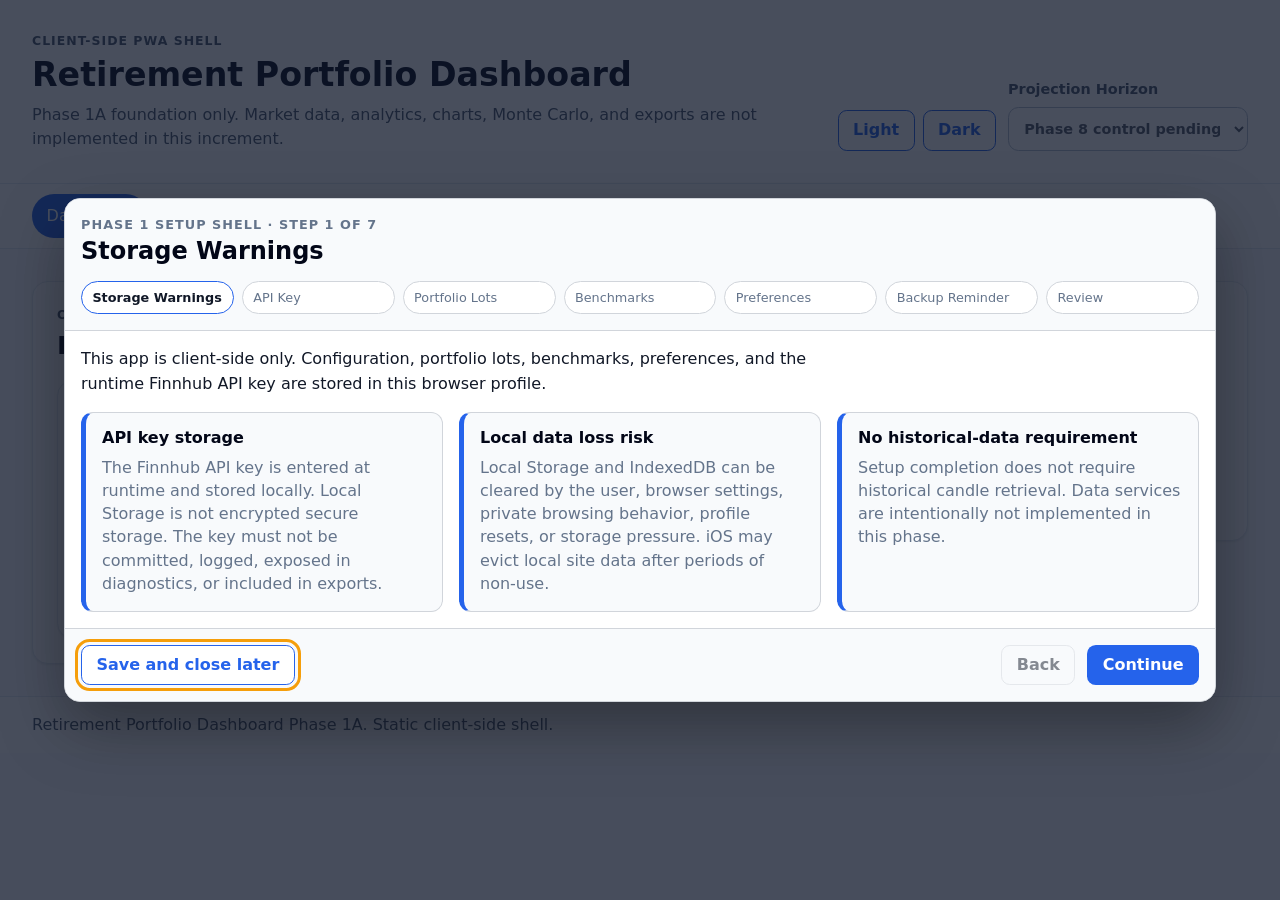
==== MVP-Portfolio-Dash-3A-Validated/index.html @ 8521317d "Add files via upload" ====
<!doctype html>
<html lang="en" data-theme="light">
<head>
  <meta charset="utf-8">
  <meta name="viewport" content="width=device-width, initial-scale=1">
  <meta name="theme-color" content="#2563eb">
  <meta name="description" content="Local client-side retirement portfolio dashboard PWA shell.">
  <title>Retirement Portfolio Dashboard</title>
  <link rel="manifest" href="manifest.json">
  <link rel="stylesheet" href="css/base.css">
  <link rel="stylesheet" href="css/layout.css">
  <link rel="stylesheet" href="css/themes.css">
  <link rel="stylesheet" href="css/print.css" media="print">
</head>
<body>
  <a class="skip-link" href="#main-content">Skip to main content</a>

  <header class="app-header" role="banner">
    <div class="app-header__identity">
      <p class="eyebrow">Client-side PWA shell</p>
      <h1>Retirement Portfolio Dashboard</h1>
      <p class="app-header__summary">Phase 1A foundation only. Market data, analytics, charts, Monte Carlo, and exports are not implemented in this increment.</p>
    </div>

    <div class="app-header__controls" aria-label="Application controls">
      <div class="control-group" role="group" aria-label="Theme selection">
        <button class="button button--secondary" type="button" data-theme-choice="light">Light</button>
        <button class="button button--secondary" type="button" data-theme-choice="dark">Dark</button>
      </div>

      <label class="field field--compact" for="projection-horizon-placeholder">
        <span>Projection Horizon</span>
        <select id="projection-horizon-placeholder" name="projection-horizon-placeholder" disabled>
          <option>Phase 8 control pending</option>
        </select>
      </label>
    </div>
  </header>

  <nav class="app-nav" aria-label="Primary dashboard sections">
    <ul class="app-nav__list" role="list">
      <li><button class="app-nav__button is-active" type="button" data-panel-target="dashboard" aria-controls="panel-dashboard" aria-selected="true">Dashboard</button></li>
      <li><button class="app-nav__button" type="button" data-panel-target="holdings" aria-controls="panel-holdings" aria-selected="false">Holdings</button></li>
      <li><button class="app-nav__button" type="button" data-panel-target="benchmarks" aria-controls="panel-benchmarks" aria-selected="false">Benchmarks</button></li>
      <li><button class="app-nav__button" type="button" data-panel-target="analytics" aria-controls="panel-analytics" aria-selected="false">Analytics</button></li>
      <li><button class="app-nav__button" type="button" data-panel-target="projections" aria-controls="panel-projections" aria-selected="false">Projections</button></li>
      <li><button class="app-nav__button" type="button" data-panel-target="settings" aria-controls="panel-settings" aria-selected="false">Settings</button></li>
      <li><button class="app-nav__button" type="button" data-panel-target="diagnostics" aria-controls="panel-diagnostics" aria-selected="false">Diagnostics</button></li>
      <li><button class="app-nav__button" type="button" data-panel-target="report" aria-controls="panel-report" aria-selected="false">Report</button></li>
    </ul>
  </nav>

  <div class="app-frame">
    <main id="main-content" class="app-main" role="main" tabindex="-1">
      <section id="panel-dashboard" class="panel" data-panel="dashboard" aria-labelledby="dashboard-title">
        <div class="panel__header">
          <div>
            <p class="eyebrow">Overview</p>
            <h2 id="dashboard-title">Dashboard</h2>
          </div>
          <span class="status-pill status-pill--offline">No data layer yet</span>
        </div>

        <!-- Future UI Manager attachment: dashboard state, refresh controls, and feature availability notices. -->
        <!-- Future Data Services attachment: quote snapshots, market status, and last refresh timestamps. -->
        <!-- Future Portfolio Engine attachment: current value, gains/losses, allocation, and cost-basis summaries. -->
        <div class="card-grid" aria-label="Dashboard metric placeholders">
          <article class="card">
            <h3>Current Portfolio Value</h3>
            <p class="metric-placeholder">Unavailable</p>
            <p>Phase 3 portfolio engine and Phase 2 quote snapshots required.</p>
          </article>
          <article class="card">
            <h3>Today's Gain/Loss</h3>
            <p class="metric-placeholder">Unavailable</p>
            <p>Quote snapshot calculations attach here later.</p>
          </article>
          <article class="card">
            <h3>Market Status</h3>
            <p class="metric-placeholder">Pending</p>
            <p>Finnhub market-status integration is deferred to Phase 2.</p>
          </article>
          <article class="card">
            <h3>API Status</h3>
            <p class="metric-placeholder">Not configured</p>
            <p>No API key field or API calls are included in Phase 1A.</p>
          </article>
        </div>
      </section>

      <section id="panel-holdings" class="panel" data-panel="holdings" aria-labelledby="holdings-title" hidden>
        <div class="panel__header">
          <div>
            <p class="eyebrow">Portfolio</p>
            <h2 id="holdings-title">Holdings</h2>
          </div>
          <span class="status-pill">Placeholder</span>
        </div>

        <!-- Future Portfolio Engine attachment: add/edit/delete holdings and multi-lot workflows. -->
        <!-- Future Persistence Manager attachment: saved holdings and lots. -->
        <div class="placeholder-block">
          <h3>Holdings table placeholder</h3>
          <p>This panel will hold editable holdings, fractional-share lots, acquisition dates, purchase prices, and audit notes in later increments.</p>
        </div>
      </section>

      <section id="panel-benchmarks" class="panel" data-panel="benchmarks" aria-labelledby="benchmarks-title" hidden>
        <div class="panel__header">
          <div>
            <p class="eyebrow">Comparison universe</p>
            <h2 id="benchmarks-title">Benchmarks</h2>
          </div>
          <span class="status-pill">Placeholder</span>
        </div>

        <!-- Future Benchmark Engine attachment: SPY, IWM, AVUV, AVDV, PSCH seed defaults. -->
        <!-- Future Symbol Registry attachment: shared 25 active-symbol cap across holdings and benchmarks. -->
        <div class="placeholder-block">
          <h3>Benchmark management placeholder</h3>
          <p>Built-in and user-added benchmark workflows attach here in Phase 4.</p>
        </div>
      </section>

      <section id="panel-analytics" class="panel" data-panel="analytics" aria-labelledby="analytics-title" hidden>
        <div class="panel__header">
          <div>
            <p class="eyebrow">Price-return approximation</p>
            <h2 id="analytics-title">Analytics</h2>
          </div>
          <span class="status-pill status-pill--warning">Unavailable</span>
        </div>

        <!-- Future Analytics Engine attachment: CAGR, alpha, beta, maximum drawdown, and date alignment. -->
        <!-- Future Risk-Free Rate Service attachment: public no-key 3-month Treasury source. -->
        <div class="placeholder-block">
          <h3>Analytics placeholder</h3>
          <p>OHLCV-based analytics are intentionally not implemented yet. Later metrics must be labeled as price-return approximations.</p>
        </div>
      </section>

      <section id="panel-projections" class="panel" data-panel="projections" aria-labelledby="projections-title" hidden>
        <div class="panel__header">
          <div>
            <p class="eyebrow">Forward-looking models</p>
            <h2 id="projections-title">Projections</h2>
          </div>
          <span class="status-pill status-pill--warning">Unavailable</span>
        </div>

        <!-- Future Monte Carlo Engine attachment: GBM and Historical Bootstrap only. -->
        <!-- Future Web Worker attachment: non-blocking simulation progress and cancellation. -->
        <!-- Future Chart Manager attachment: confidence fan and percentile bands. -->
        <div class="placeholder-block">
          <h3>Projection placeholder</h3>
          <p>Monte Carlo and projection charts are deferred. Scenario analysis is not part of the MVP.</p>
        </div>
      </section>

      <section id="panel-settings" class="panel" data-panel="settings" aria-labelledby="settings-title" hidden>
        <div class="panel__header">
          <div>
            <p class="eyebrow">Configuration</p>
            <h2 id="settings-title">Settings</h2>
          </div>
          <span class="status-pill">Shell only</span>
        </div>

        <!-- Future Settings Manager attachment: runtime Finnhub API key workflow, theme, accent color, font scale, and projection horizon. -->
        <!-- Future Export Manager attachment: backup export and restore controls. -->
        <div class="settings-grid">
          <article class="card">
            <h3>Theme</h3>
            <p>Use the Light and Dark buttons in the header. Persistence is intentionally minimal in this shell.</p>
          </article>
          <article class="card">
            <h3>Local data warning</h3>
            <p>Future settings must warn that browser-local data can be cleared or evicted and is not cloud backup.</p>
          </article>
          <article class="card">
            <h3>API key management</h3>
            <p>Runtime API key entry is deferred. No API key is present in this increment.</p>
          </article>
          <article class="card">
            <h3>Backup and restore</h3>
            <p>Backup export and restore controls are placeholders until the export manager is implemented.</p>
          </article>
        </div>
      </section>

      <section id="panel-diagnostics" class="panel" data-panel="diagnostics" aria-labelledby="diagnostics-title" hidden>
        <div class="panel__header">
          <div>
            <p class="eyebrow">Runtime checks</p>
            <h2 id="diagnostics-title">Diagnostics</h2>
          </div>
          <span class="status-pill" id="online-status">Checking</span>
        </div>

        <!-- Future Diagnostics Manager attachment: normalized errors, request budget, cache status, and failed-request history. -->
        <dl class="diagnostics-list">
          <div>
            <dt>Application version</dt>
            <dd id="app-version">Pending</dd>
          </div>
          <div>
            <dt>Service worker</dt>
            <dd id="sw-status">Pending registration</dd>
          </div>
          <div>
            <dt>Local Storage</dt>
            <dd id="capability-local-storage">Pending</dd>
          </div>
          <div>
            <dt>IndexedDB</dt>
            <dd id="capability-indexed-db">Pending</dd>
          </div>
          <div>
            <dt>Web Workers</dt>
            <dd id="capability-web-workers">Pending</dd>
          </div>
          <div>
            <dt>Fetch API</dt>
            <dd id="capability-fetch">Pending</dd>
          </div>
          <div>
            <dt>ECharts</dt>
            <dd id="capability-echarts">Not loaded in Phase 1A</dd>
          </div>
        </dl>
      </section>

      <section id="panel-report" class="panel" data-panel="report" aria-labelledby="report-title" hidden>
        <div class="panel__header">
          <div>
            <p class="eyebrow">Print shell</p>
            <h2 id="report-title">Report</h2>
          </div>
          <span class="status-pill">Placeholder</span>
        </div>

        <!-- Future Export Manager attachment: browser Print to PDF report content. -->
        <!-- Custom client-side PDF generation is deferred and must not be added in the MVP shell. -->
        <div class="print-surface" aria-label="Report placeholder">
          <h3>Report shell</h3>
          <p>Print-specific CSS is included. Real report tables, charts, freshness timestamps, and warnings attach in Phase 9.</p>
        </div>
      </section>
    </main>

    <aside class="app-aside" aria-labelledby="phase-boundaries-title">
      <h2 id="phase-boundaries-title">Phase boundaries</h2>
      <ul class="plain-list">
        <li>No market-data implementation.</li>
        <li>No analytics calculations.</li>
        <li>No charting library reference.</li>
        <li>No Monte Carlo worker.</li>
        <li>No export implementation.</li>
        <li>No API key or backend integration.</li>
      </ul>
    </aside>
  </div>

  <footer class="app-footer" role="contentinfo">
    <p>Retirement Portfolio Dashboard <span id="footer-version">Phase 1A</span>. Static client-side shell.</p>
  </footer>

  <script type="module" src="js/app.js"></script>
</body>
</html>
---- MVP-Portfolio-Dash-3A-Validated/css/base.css ----
*,
*::before,
*::after {
  box-sizing: border-box;
}

html {
  min-height: 100%;
  font-family: system-ui, -apple-system, BlinkMacSystemFont, "Segoe UI", sans-serif;
  font-size: 16px;
  line-height: 1.5;
  text-rendering: optimizeLegibility;
  -webkit-text-size-adjust: 100%;
}

body {
  min-height: 100vh;
  margin: 0;
  color: var(--color-text);
  background: var(--color-page-bg);
}

button,
select,
input,
textarea {
  font: inherit;
}

button,
select {
  min-height: 2.75rem;
}

button {
  cursor: pointer;
}

button:disabled,
select:disabled {
  cursor: not-allowed;
  opacity: 0.72;
}

h1,
h2,
h3,
p,
dl,
dd,
ul {
  margin-top: 0;
}

h1,
h2,
h3 {
  color: var(--color-heading);
  line-height: 1.15;
}

h1 {
  margin-bottom: 0.5rem;
  font-size: clamp(1.75rem, 2.6vw, 2.75rem);
}

h2 {
  margin-bottom: 0.25rem;
  font-size: clamp(1.25rem, 2vw, 1.75rem);
}

h3 {
  margin-bottom: 0.5rem;
  font-size: 1rem;
}

p {
  margin-bottom: 1rem;
}

a {
  color: var(--color-link);
}

a:hover {
  color: var(--color-link-hover);
}

:focus-visible {
  outline: 3px solid var(--color-focus);
  outline-offset: 3px;
}

[hidden] {
  display: none !important;
}

.skip-link {
  position: absolute;
  left: 1rem;
  top: 1rem;
  z-index: 1000;
  transform: translateY(-150%);
  border-radius: 0.5rem;
  padding: 0.75rem 1rem;
  color: var(--color-button-text);
  background: var(--color-accent);
  text-decoration: none;
  transition: transform 120ms ease-in-out;
}

.skip-link:focus {
  transform: translateY(0);
}

.button {
  border: 1px solid var(--color-border-strong);
  border-radius: 0.65rem;
  padding: 0.55rem 0.85rem;
  color: var(--color-button-text);
  background: var(--color-accent);
}

.button:hover {
  background: var(--color-accent-hover);
}

.button--secondary {
  color: var(--color-text);
  background: var(--color-surface);
}

.button--secondary:hover,
.button--secondary.is-active {
  color: var(--color-button-text);
  background: var(--color-accent);
}

.eyebrow {
  margin-bottom: 0.35rem;
  color: var(--color-text-muted);
  font-size: 0.78rem;
  font-weight: 700;
  letter-spacing: 0.08em;
  text-transform: uppercase;
}

.metric-placeholder {
  margin-bottom: 0.4rem;
  color: var(--color-text-muted);
  font-size: clamp(1.4rem, 3vw, 2rem);
  font-weight: 700;
}

.status-pill {
  display: inline-flex;
  align-items: center;
  min-height: 2rem;
  border: 1px solid var(--color-border);
  border-radius: 999px;
  padding: 0.25rem 0.7rem;
  color: var(--color-text-muted);
  background: var(--color-surface-muted);
  font-size: 0.85rem;
  font-weight: 700;
  white-space: nowrap;
}

.status-pill--warning {
  color: var(--color-warning-text);
  background: var(--color-warning-bg);
  border-color: var(--color-warning-border);
}

.status-pill--offline {
  color: var(--color-danger-text);
  background: var(--color-danger-bg);
  border-color: var(--color-danger-border);
}

.plain-list {
  padding-left: 1.2rem;
}

.plain-list li {
  margin-bottom: 0.4rem;
}
---- MVP-Portfolio-Dash-3A-Validated/css/layout.css ----
.app-header {
  display: grid;
  grid-template-columns: minmax(0, 1fr) auto;
  gap: 1.25rem;
  align-items: end;
  border-bottom: 1px solid var(--color-border);
  padding: clamp(1rem, 2.5vw, 2rem);
  background: var(--color-surface);
}

.app-header__summary {
  max-width: 58rem;
  margin-bottom: 0;
  color: var(--color-text-muted);
}

.app-header__controls {
  display: flex;
  flex-wrap: wrap;
  gap: 0.75rem;
  justify-content: flex-end;
  align-items: end;
}

.control-group {
  display: inline-flex;
  gap: 0.5rem;
}

.field {
  display: grid;
  gap: 0.35rem;
  color: var(--color-text-muted);
  font-size: 0.9rem;
  font-weight: 700;
}

.field--compact select {
  max-width: 15rem;
}

.field select {
  border: 1px solid var(--color-border-strong);
  border-radius: 0.65rem;
  padding: 0.35rem 0.7rem;
  color: var(--color-text);
  background: var(--color-surface);
}

.app-nav {
  position: sticky;
  top: 0;
  z-index: 10;
  border-bottom: 1px solid var(--color-border);
  background: var(--color-nav-bg);
  backdrop-filter: blur(12px);
}

.app-nav__list {
  display: flex;
  gap: 0.35rem;
  overflow-x: auto;
  margin: 0;
  padding: 0.65rem clamp(1rem, 2.5vw, 2rem);
  list-style: none;
}

.app-nav__button {
  border: 1px solid transparent;
  border-radius: 999px;
  padding: 0.55rem 0.85rem;
  color: var(--color-text-muted);
  background: transparent;
  white-space: nowrap;
}

.app-nav__button:hover,
.app-nav__button.is-active {
  color: var(--color-button-text);
  background: var(--color-accent);
}

.app-frame {
  display: grid;
  grid-template-columns: minmax(0, 1fr) minmax(17rem, 22rem);
  gap: 1rem;
  width: min(100%, 118rem);
  margin: 0 auto;
  padding: clamp(1rem, 2.5vw, 2rem);
}

.app-main {
  min-width: 0;
}

.panel,
.app-aside,
.card,
.placeholder-block,
.print-surface {
  border: 1px solid var(--color-border);
  border-radius: 1rem;
  background: var(--color-surface);
  box-shadow: var(--shadow-sm);
}

.panel {
  padding: clamp(1rem, 2vw, 1.5rem);
}

.panel__header {
  display: flex;
  gap: 1rem;
  justify-content: space-between;
  align-items: start;
  margin-bottom: 1rem;
}

.card-grid,
.settings-grid {
  display: grid;
  grid-template-columns: repeat(4, minmax(0, 1fr));
  gap: 1rem;
}

.settings-grid {
  grid-template-columns: repeat(2, minmax(0, 1fr));
}

.card,
.placeholder-block,
.print-surface,
.app-aside {
  padding: 1rem;
}

.card p:last-child,
.placeholder-block p:last-child,
.print-surface p:last-child,
.app-aside p:last-child {
  margin-bottom: 0;
}

.diagnostics-list {
  display: grid;
  gap: 0.75rem;
  margin-bottom: 0;
}

.diagnostics-list > div {
  display: grid;
  grid-template-columns: minmax(10rem, 16rem) minmax(0, 1fr);
  gap: 0.75rem;
  border-bottom: 1px solid var(--color-border);
  padding-bottom: 0.75rem;
}

.diagnostics-list dt {
  color: var(--color-text-muted);
  font-weight: 700;
}

.diagnostics-list dd {
  margin-left: 0;
}

.app-aside {
  align-self: start;
  position: sticky;
  top: 5rem;
}

.app-footer {
  border-top: 1px solid var(--color-border);
  padding: 1rem clamp(1rem, 2.5vw, 2rem);
  color: var(--color-text-muted);
  background: var(--color-surface);
}

.app-footer p {
  margin-bottom: 0;
}

@media (max-width: 72rem) {
  .app-header {
    grid-template-columns: 1fr;
  }

  .app-header__controls {
    justify-content: flex-start;
  }

  .app-frame {
    grid-template-columns: 1fr;
  }

  .app-aside {
    position: static;
  }

  .card-grid {
    grid-template-columns: repeat(2, minmax(0, 1fr));
  }
}

@media (max-width: 44rem) {
  .app-header__controls,
  .control-group {
    width: 100%;
  }

  .control-group .button {
    flex: 1 1 0;
  }

  .card-grid,
  .settings-grid {
    grid-template-columns: 1fr;
  }

  .panel__header {
    display: grid;
  }

  .diagnostics-list > div {
    grid-template-columns: 1fr;
    gap: 0.2rem;
  }
}
---- MVP-Portfolio-Dash-3A-Validated/css/themes.css ----
:root,
:root[data-theme="light"] {
  color-scheme: light;
  --color-page-bg: #f8fafc;
  --color-surface: #ffffff;
  --color-surface-muted: #f1f5f9;
  --color-nav-bg: rgba(255, 255, 255, 0.92);
  --color-text: #0f172a;
  --color-text-muted: #475569;
  --color-heading: #020617;
  --color-border: #e2e8f0;
  --color-border-strong: #94a3b8;
  --color-accent: #2563eb;
  --color-accent-hover: #1d4ed8;
  --color-button-text: #ffffff;
  --color-link: #1d4ed8;
  --color-link-hover: #1e40af;
  --color-focus: #f59e0b;
  --color-warning-bg: #fef3c7;
  --color-warning-border: #f59e0b;
  --color-warning-text: #78350f;
  --color-danger-bg: #fee2e2;
  --color-danger-border: #ef4444;
  --color-danger-text: #7f1d1d;
  --shadow-sm: 0 1px 2px rgba(15, 23, 42, 0.08);
}

:root[data-theme="dark"] {
  color-scheme: dark;
  --color-page-bg: #020617;
  --color-surface: #0f172a;
  --color-surface-muted: #1e293b;
  --color-nav-bg: rgba(15, 23, 42, 0.92);
  --color-text: #e2e8f0;
  --color-text-muted: #94a3b8;
  --color-heading: #f8fafc;
  --color-border: #334155;
  --color-border-strong: #64748b;
  --color-accent: #60a5fa;
  --color-accent-hover: #3b82f6;
  --color-button-text: #020617;
  --color-link: #93c5fd;
  --color-link-hover: #bfdbfe;
  --color-focus: #fbbf24;
  --color-warning-bg: #422006;
  --color-warning-border: #d97706;
  --color-warning-text: #fde68a;
  --color-danger-bg: #450a0a;
  --color-danger-border: #dc2626;
  --color-danger-text: #fecaca;
  --shadow-sm: 0 1px 2px rgba(0, 0, 0, 0.4);
}

@media (prefers-color-scheme: dark) {
  :root:not([data-theme]) {
    color-scheme: dark;
    --color-page-bg: #020617;
    --color-surface: #0f172a;
    --color-surface-muted: #1e293b;
    --color-nav-bg: rgba(15, 23, 42, 0.92);
    --color-text: #e2e8f0;
    --color-text-muted: #94a3b8;
    --color-heading: #f8fafc;
    --color-border: #334155;
    --color-border-strong: #64748b;
    --color-accent: #60a5fa;
    --color-accent-hover: #3b82f6;
    --color-button-text: #020617;
    --color-link: #93c5fd;
    --color-link-hover: #bfdbfe;
    --color-focus: #fbbf24;
    --color-warning-bg: #422006;
    --color-warning-border: #d97706;
    --color-warning-text: #fde68a;
    --color-danger-bg: #450a0a;
    --color-danger-border: #dc2626;
    --color-danger-text: #fecaca;
    --shadow-sm: 0 1px 2px rgba(0, 0, 0, 0.4);
  }
}
---- MVP-Portfolio-Dash-3A-Validated/css/print.css ----
@page {
  margin: 0.6in;
}

* {
  box-shadow: none !important;
}

body {
  color: #000000;
  background: #ffffff;
}

.app-header,
.app-nav,
.app-aside,
.app-footer,
.skip-link,
.app-header__controls {
  display: none !important;
}

.app-frame,
.app-main {
  display: block;
  width: 100%;
  margin: 0;
  padding: 0;
}

.panel {
  display: block !important;
  border: 0;
  padding: 0;
}

.panel[hidden] {
  display: none !important;
}

.panel__header {
  border-bottom: 1px solid #000000;
  margin-bottom: 0.4in;
  padding-bottom: 0.15in;
}

.card,
.placeholder-block,
.print-surface {
  break-inside: avoid;
  border: 1px solid #000000;
  background: #ffffff;
}

.status-pill {
  border-color: #000000;
  color: #000000;
  background: #ffffff;
}

a::after {
  content: " (" attr(href) ")";
  font-size: 0.85em;
}
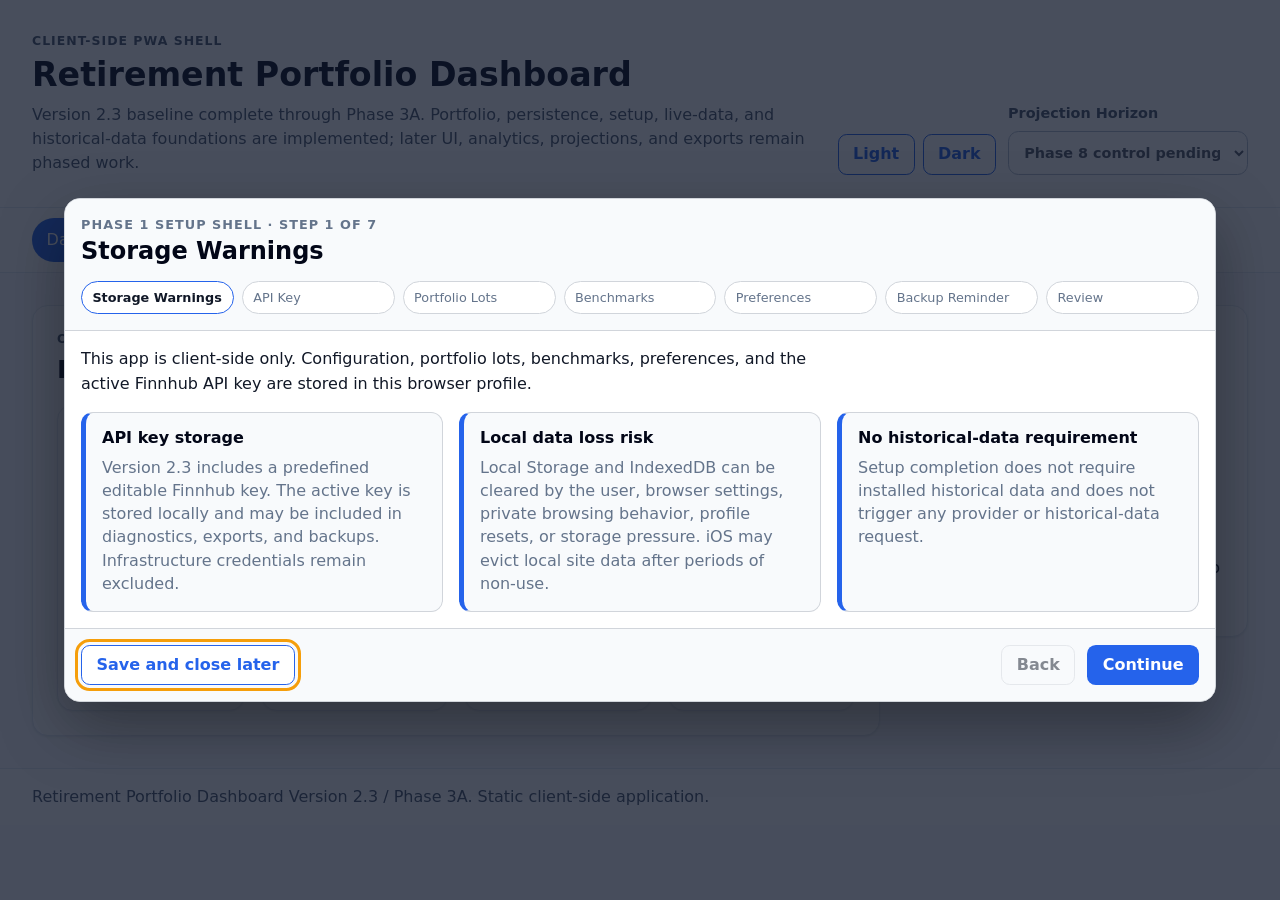
==== commit 58693673: "Establish validated Version 2.3 Phase 3A baseline" ====
--- a/MVP-Portfolio-Dash-3A-Validated/index.html
+++ b/MVP-Portfolio-Dash-3A-Validated/index.html
@@ -19,7 +19,7 @@
     <div class="app-header__identity">
       <p class="eyebrow">Client-side PWA shell</p>
       <h1>Retirement Portfolio Dashboard</h1>
-      <p class="app-header__summary">Phase 1A foundation only. Market data, analytics, charts, Monte Carlo, and exports are not implemented in this increment.</p>
+      <p class="app-header__summary">Version 2.3 baseline complete through Phase 3A. Portfolio, persistence, setup, live-data, and historical-data foundations are implemented; later UI, analytics, projections, and exports remain phased work.</p>
     </div>
 
     <div class="app-header__controls" aria-label="Application controls">
@@ -68,22 +68,22 @@
           <article class="card">
             <h3>Current Portfolio Value</h3>
             <p class="metric-placeholder">Unavailable</p>
-            <p>Phase 3 portfolio engine and Phase 2 quote snapshots required.</p>
+            <p>Phase 3A calculations are available as tested modules; dashboard wiring is scheduled for a later phase.</p>
           </article>
           <article class="card">
             <h3>Today's Gain/Loss</h3>
             <p class="metric-placeholder">Unavailable</p>
-            <p>Quote snapshot calculations attach here later.</p>
+            <p>Phase 2F quote snapshots and Phase 3A calculations attach to this panel in a later UI phase.</p>
           </article>
           <article class="card">
             <h3>Market Status</h3>
             <p class="metric-placeholder">Pending</p>
-            <p>Finnhub market-status integration is deferred to Phase 2.</p>
+            <p>Phase 2F live-data services are implemented; dashboard presentation remains pending.</p>
           </article>
           <article class="card">
             <h3>API Status</h3>
             <p class="metric-placeholder">Not configured</p>
-            <p>No API key field or API calls are included in Phase 1A.</p>
+            <p>The Version 2.3 predefined/editable Finnhub key is managed by setup and used by Phase 2F services.</p>
           </article>
         </div>
       </section>
@@ -166,7 +166,7 @@
           <span class="status-pill">Shell only</span>
         </div>
 
-        <!-- Future Settings Manager attachment: runtime Finnhub API key workflow, theme, accent color, font scale, and projection horizon. -->
+        <!-- Phase 1C setup owns the predefined/editable Finnhub key until the full Settings Manager is added. -->
         <!-- Future Export Manager attachment: backup export and restore controls. -->
         <div class="settings-grid">
           <article class="card">
@@ -179,7 +179,7 @@
           </article>
           <article class="card">
             <h3>API key management</h3>
-            <p>Runtime API key entry is deferred. No API key is present in this increment.</p>
+            <p>The setup wizard provides the Version 2.3 predefined Finnhub key, plaintext editing, persistence, and reset-to-default behavior.</p>
           </article>
           <article class="card">
             <h3>Backup and restore</h3>
@@ -225,7 +225,7 @@
           </div>
           <div>
             <dt>ECharts</dt>
-            <dd id="capability-echarts">Not loaded in Phase 1A</dd>
+            <dd id="capability-echarts">Not loaded before the charting phase</dd>
           </div>
         </dl>
       </section>
@@ -251,18 +251,18 @@
     <aside class="app-aside" aria-labelledby="phase-boundaries-title">
       <h2 id="phase-boundaries-title">Phase boundaries</h2>
       <ul class="plain-list">
-        <li>No market-data implementation.</li>
-        <li>No analytics calculations.</li>
+        <li>Live-data services implemented; dashboard integration pending.</li>
+        <li>Portfolio calculations implemented through Phase 3A.</li>
         <li>No charting library reference.</li>
         <li>No Monte Carlo worker.</li>
         <li>No export implementation.</li>
-        <li>No API key or backend integration.</li>
+        <li>Predefined/editable Finnhub key; no backend integration.</li>
       </ul>
     </aside>
   </div>
 
   <footer class="app-footer" role="contentinfo">
-    <p>Retirement Portfolio Dashboard <span id="footer-version">Phase 1A</span>. Static client-side shell.</p>
+    <p>Retirement Portfolio Dashboard <span id="footer-version">Version 2.3 / Phase 3A</span>. Static client-side application.</p>
   </footer>
 
   <script type="module" src="js/app.js"></script>
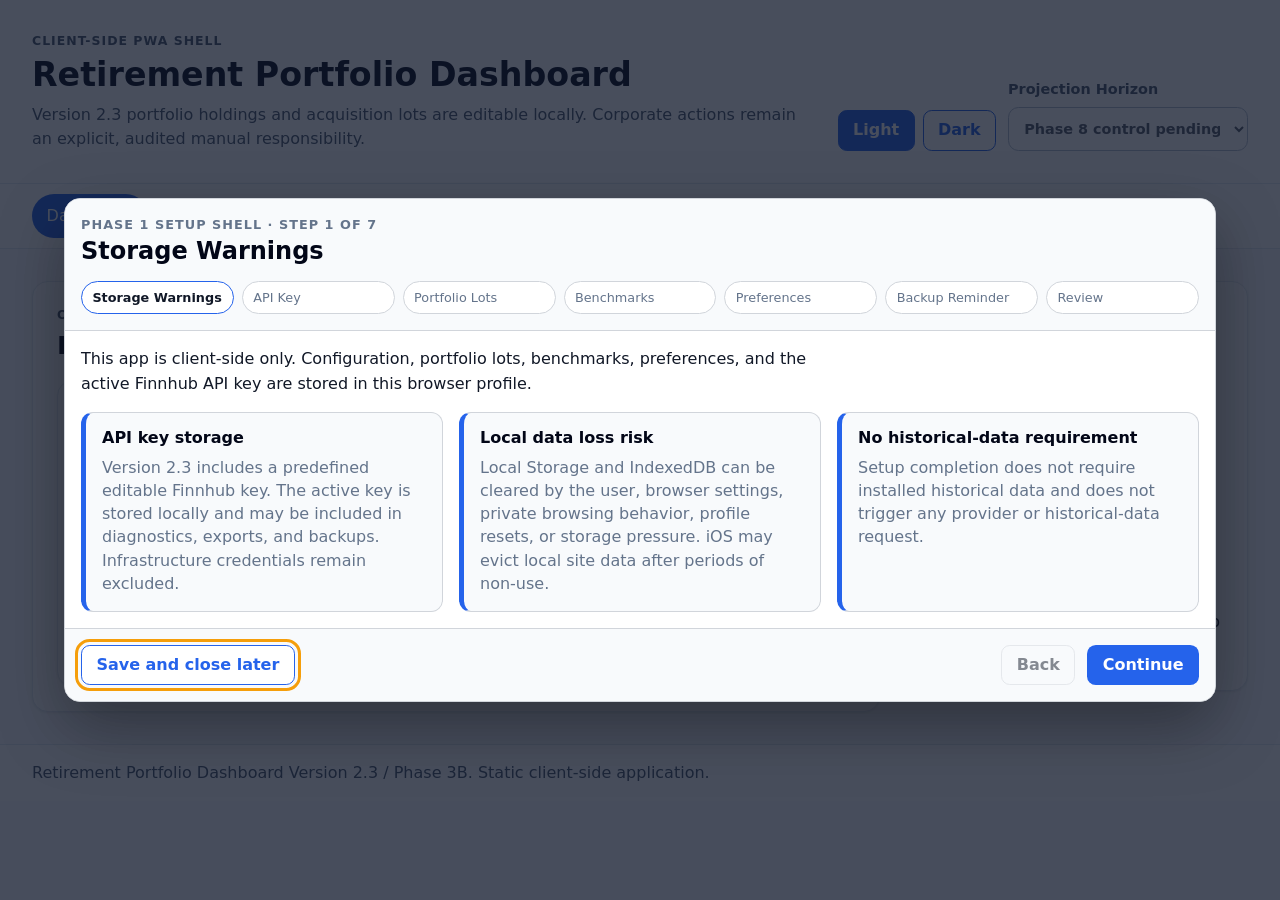
==== commit 854bc166: "3B" ====
--- a/MVP-Portfolio-Dash-3A-Validated/index.html
+++ b/MVP-Portfolio-Dash-3A-Validated/index.html
@@ -10,6 +10,7 @@
   <link rel="stylesheet" href="css/base.css">
   <link rel="stylesheet" href="css/layout.css">
   <link rel="stylesheet" href="css/themes.css">
+  <link rel="stylesheet" href="css/portfolio-editor.css?v=0.2.3-phase-3b-6">
   <link rel="stylesheet" href="css/print.css" media="print">
 </head>
 <body>
@@ -19,7 +20,7 @@
     <div class="app-header__identity">
       <p class="eyebrow">Client-side PWA shell</p>
       <h1>Retirement Portfolio Dashboard</h1>
-      <p class="app-header__summary">Version 2.3 baseline complete through Phase 3A. Portfolio, persistence, setup, live-data, and historical-data foundations are implemented; later UI, analytics, projections, and exports remain phased work.</p>
+      <p class="app-header__summary">Version 2.3 portfolio holdings and acquisition lots are editable locally. Corporate actions remain an explicit, audited manual responsibility.</p>
     </div>
 
     <div class="app-header__controls" aria-label="Application controls">
@@ -45,6 +46,7 @@
       <li><button class="app-nav__button" type="button" data-panel-target="analytics" aria-controls="panel-analytics" aria-selected="false">Analytics</button></li>
       <li><button class="app-nav__button" type="button" data-panel-target="projections" aria-controls="panel-projections" aria-selected="false">Projections</button></li>
       <li><button class="app-nav__button" type="button" data-panel-target="settings" aria-controls="panel-settings" aria-selected="false">Settings</button></li>
+      <li><button class="app-nav__button" type="button" data-panel-target="help" aria-controls="panel-help" aria-selected="false">Help</button></li>
       <li><button class="app-nav__button" type="button" data-panel-target="diagnostics" aria-controls="panel-diagnostics" aria-selected="false">Diagnostics</button></li>
       <li><button class="app-nav__button" type="button" data-panel-target="report" aria-controls="panel-report" aria-selected="false">Report</button></li>
     </ul>
@@ -94,15 +96,13 @@
             <p class="eyebrow">Portfolio</p>
             <h2 id="holdings-title">Holdings</h2>
           </div>
-          <span class="status-pill">Placeholder</span>
-        </div>
-
-        <!-- Future Portfolio Engine attachment: add/edit/delete holdings and multi-lot workflows. -->
-        <!-- Future Persistence Manager attachment: saved holdings and lots. -->
-        <div class="placeholder-block">
-          <h3>Holdings table placeholder</h3>
-          <p>This panel will hold editable holdings, fractional-share lots, acquisition dates, purchase prices, and audit notes in later increments.</p>
-        </div>
+          <span class="status-pill">Editable · saved locally</span>
+        </div>
+
+        <div class="portfolio-notice portfolio-notice--warning">
+          <strong>Corporate actions are manual.</strong> This app does not detect or apply splits, reverse splits, ticker changes, spin-offs, mergers, or other corporate actions. Use a lot's Manual adjustment action and verify the before-and-after preview before saving.
+        </div>
+        <div data-portfolio-editor></div>
       </section>
 
       <section id="panel-benchmarks" class="panel" data-panel="benchmarks" aria-labelledby="benchmarks-title" hidden>
@@ -128,7 +128,7 @@
             <p class="eyebrow">Price-return approximation</p>
             <h2 id="analytics-title">Analytics</h2>
           </div>
-          <span class="status-pill status-pill--warning">Unavailable</span>
+          <span class="status-pill status-pill--warning" data-dependent-status="analytics">Unavailable</span>
         </div>
 
         <!-- Future Analytics Engine attachment: CAGR, alpha, beta, maximum drawdown, and date alignment. -->
@@ -145,7 +145,7 @@
             <p class="eyebrow">Forward-looking models</p>
             <h2 id="projections-title">Projections</h2>
           </div>
-          <span class="status-pill status-pill--warning">Unavailable</span>
+          <span class="status-pill status-pill--warning" data-dependent-status="simulations">Unavailable</span>
         </div>
 
         <!-- Future Monte Carlo Engine attachment: GBM and Historical Bootstrap only. -->
@@ -185,6 +185,31 @@
             <h3>Backup and restore</h3>
             <p>Backup export and restore controls are placeholders until the export manager is implemented.</p>
           </article>
+          <article class="card portfolio-notice portfolio-notice--warning">
+            <h3>Corporate-action responsibility</h3>
+            <p>You are responsible for reviewing and updating acquisition lots after splits, reverse splits, ticker changes, spin-offs, mergers, or other corporate actions. The app never changes stored lots automatically.</p>
+          </article>
+        </div>
+      </section>
+
+      <section id="panel-help" class="panel" data-panel="help" aria-labelledby="help-title" hidden>
+        <div class="panel__header">
+          <div><p class="eyebrow">Guidance</p><h2 id="help-title">Help</h2></div>
+          <span class="status-pill">Portfolio workflow</span>
+        </div>
+        <div class="settings-grid">
+          <article class="card portfolio-notice portfolio-notice--warning">
+            <h3>Corporate actions require your review</h3>
+            <p>The app does not detect or apply splits, reverse splits, ticker changes, spin-offs, mergers, or other corporate actions. Compare your brokerage records with each stored lot and make corrections manually.</p>
+          </article>
+          <article class="card">
+            <h3>How to record an adjustment</h3>
+            <p>Open Holdings, find the affected acquisition lot, and choose Manual adjustment. Update shares, purchase price, or acquisition date only as supported by your records; add an audit note; review the before-and-after values; then save explicitly.</p>
+          </article>
+          <article class="card">
+            <h3>Warnings are non-authoritative</h3>
+            <p>A future unusual-price warning may suggest review, but it must never confirm a corporate action or alter stored portfolio data.</p>
+          </article>
         </div>
       </section>
 
@@ -252,7 +277,8 @@
       <h2 id="phase-boundaries-title">Phase boundaries</h2>
       <ul class="plain-list">
         <li>Live-data services implemented; dashboard integration pending.</li>
-        <li>Portfolio calculations implemented through Phase 3A.</li>
+        <li>Portfolio calculations implemented through Phase 3A and used by the Phase 3B editor.</li>
+        <li>Corporate actions require explicit manual, audited lot adjustments.</li>
         <li>No charting library reference.</li>
         <li>No Monte Carlo worker.</li>
         <li>No export implementation.</li>
@@ -262,9 +288,9 @@
   </div>
 
   <footer class="app-footer" role="contentinfo">
-    <p>Retirement Portfolio Dashboard <span id="footer-version">Version 2.3 / Phase 3A</span>. Static client-side application.</p>
+    <p>Retirement Portfolio Dashboard <span id="footer-version">Version 2.3 / Phase 3B</span>. Static client-side application.</p>
   </footer>
 
-  <script type="module" src="js/app.js"></script>
+  <script type="module" src="js/app.js?v=0.2.3-phase-3b-3"></script>
 </body>
 </html>
--- a/MVP-Portfolio-Dash-3A-Validated/css/portfolio-editor.css
+++ b/MVP-Portfolio-Dash-3A-Validated/css/portfolio-editor.css
@@ -0,0 +1,381 @@
+.portfolio-toolbar,
+.holding-card__header,
+.holding-card__actions,
+.lot-actions,
+.portfolio-dialog__header,
+.portfolio-dialog__actions {
+  display: flex;
+  gap: 0.75rem;
+  align-items: center;
+  justify-content: space-between;
+  flex-wrap: wrap;
+}
+
+.portfolio-toolbar {
+  margin-bottom: 1rem;
+}
+
+.portfolio-save-status {
+  min-height: 1.5rem;
+  margin-bottom: 0.5rem;
+  color: var(--color-text-muted);
+}
+
+.portfolio-save-status[data-error="true"] {
+  color: var(--color-danger-text);
+}
+
+.holding-list {
+  display: grid;
+  gap: 1rem;
+  min-width: 0;
+  max-width: 100%;
+}
+
+.holding-card,
+.portfolio-empty,
+.portfolio-notice,
+.portfolio-comparison {
+  border: 1px solid var(--color-border);
+  border-radius: 0.85rem;
+  padding: 1rem;
+  background: var(--color-surface-muted);
+  min-width: 0;
+  max-width: 100%;
+}
+
+.holding-card__header {
+  align-items: center;
+  flex-wrap: nowrap;
+  margin-bottom: 0.75rem;
+}
+
+.holding-card__summary {
+  display: flex;
+  align-items: baseline;
+  gap: 0.5rem;
+  min-width: 0;
+  white-space: nowrap;
+}
+
+.holding-card__summary h3 {
+  flex: 0 0 auto;
+  margin-bottom: 0;
+}
+
+.holding-card__header p {
+  min-width: 0;
+  margin-bottom: 0;
+  color: var(--color-text-muted);
+  overflow: hidden;
+  text-overflow: ellipsis;
+}
+
+.holding-card__actions {
+  flex: 0 0 auto;
+  flex-wrap: nowrap;
+  gap: 0.35rem;
+  margin-left: auto;
+}
+
+.holding-card__actions .button {
+  min-height: 2.25rem;
+  padding: 0.35rem 0.55rem;
+  font-size: 0.78rem;
+  line-height: 1.2;
+  white-space: nowrap;
+}
+
+.button--danger {
+  color: var(--color-danger-text);
+  border-color: var(--color-danger-border);
+  background: var(--color-danger-bg);
+}
+
+.button--danger:hover {
+  color: var(--color-button-text);
+  background: var(--color-danger-text);
+}
+
+.button--ghost {
+  color: var(--color-text);
+  background: transparent;
+}
+
+.button--ghost:hover {
+  color: var(--color-text);
+  background: var(--color-surface-muted);
+}
+
+.lot-table-scroll,
+.portfolio-comparison__scroll {
+  width: 100%;
+  max-width: 100%;
+  overflow-x: auto;
+  -webkit-overflow-scrolling: touch;
+}
+
+.lot-table,
+.portfolio-comparison table {
+  width: 100%;
+  border-collapse: collapse;
+}
+
+.lot-table {
+  table-layout: fixed;
+}
+
+.lot-table th,
+.lot-table td {
+  min-width: 0;
+  overflow: hidden;
+  text-overflow: ellipsis;
+  white-space: nowrap;
+}
+
+.lot-table th,
+.lot-table td,
+.portfolio-comparison th,
+.portfolio-comparison td {
+  border-bottom: 1px solid var(--color-border);
+  padding: 0.65rem;
+  text-align: left;
+  vertical-align: top;
+}
+
+.lot-note {
+  min-width: 0;
+  font-size: 0.75rem;
+  line-height: 1.2;
+}
+
+.lot-actions {
+  justify-content: flex-start;
+  flex-wrap: nowrap;
+  gap: 0.35rem;
+  min-width: 0;
+  max-width: 100%;
+}
+
+.lot-actions .button {
+  min-height: 2.15rem;
+  min-width: 0;
+  flex: 1 1 0;
+  padding: 0.4rem 0.45rem;
+  font-size: 0.72rem;
+  line-height: 1.2;
+  white-space: nowrap;
+}
+
+.lot-actions .button:nth-child(2) {
+  flex-grow: 2;
+}
+
+.portfolio-dialog {
+  width: min(94vw, 46rem);
+  max-height: min(90vh, 52rem);
+  overflow: auto;
+  border: 1px solid var(--color-border-strong);
+  border-radius: 1rem;
+  padding: 0;
+  color: var(--color-text);
+  background: var(--color-surface);
+  box-shadow: var(--shadow-lg, 0 1rem 3rem rgb(0 0 0 / 0.25));
+}
+
+.portfolio-dialog::backdrop {
+  background: rgb(15 23 42 / 0.72);
+}
+
+.portfolio-form {
+  padding: clamp(1rem, 4vw, 1.5rem);
+}
+
+.portfolio-dialog__header {
+  align-items: flex-start;
+  margin-bottom: 1rem;
+}
+
+.portfolio-form__grid {
+  display: grid;
+  grid-template-columns: repeat(2, minmax(0, 1fr));
+  gap: 1rem;
+}
+
+.portfolio-field {
+  display: grid;
+  gap: 0.35rem;
+  font-weight: 700;
+}
+
+.portfolio-field--wide {
+  grid-column: 1 / -1;
+}
+
+.portfolio-field input,
+.portfolio-field textarea {
+  width: 100%;
+  min-height: 2.75rem;
+  border: 1px solid var(--color-border-strong);
+  border-radius: 0.65rem;
+  padding: 0.65rem;
+  color: var(--color-text);
+  background: var(--color-surface);
+}
+
+.portfolio-field textarea {
+  resize: vertical;
+}
+
+.portfolio-field small {
+  color: var(--color-text-muted);
+  font-weight: 400;
+}
+
+.portfolio-check {
+  display: flex;
+  gap: 0.65rem;
+  align-items: center;
+  min-height: 2.75rem;
+  align-self: end;
+}
+
+.portfolio-check input {
+  width: 1.4rem;
+  height: 1.4rem;
+}
+
+.portfolio-form__errors {
+  margin-bottom: 1rem;
+  border: 1px solid var(--color-danger-border);
+  border-radius: 0.65rem;
+  padding: 0.75rem;
+  color: var(--color-danger-text);
+  background: var(--color-danger-bg);
+}
+
+.portfolio-form__errors p {
+  margin-bottom: 0.25rem;
+  font-weight: 700;
+}
+
+.portfolio-form__errors ul {
+  margin-bottom: 0;
+  padding-left: 1.25rem;
+}
+
+.portfolio-notice {
+  margin-bottom: 1rem;
+}
+
+.portfolio-notice--warning {
+  color: var(--color-warning-text);
+  border-color: var(--color-warning-border);
+  background: var(--color-warning-bg);
+}
+
+.portfolio-comparison {
+  margin-top: 1rem;
+}
+
+.portfolio-dialog__actions {
+  justify-content: flex-end;
+  margin-top: 1.25rem;
+}
+
+@media (min-width: 44.01rem) {
+  .lot-table th:nth-child(1),
+  .lot-table td:nth-child(1) {
+    width: 5.5rem;
+  }
+
+  .lot-table th:nth-child(2),
+  .lot-table td:nth-child(2) {
+    width: 5rem;
+  }
+
+  .lot-table th:nth-child(3),
+  .lot-table td:nth-child(3) {
+    width: 6.5rem;
+  }
+
+  .lot-table th:nth-child(4),
+  .lot-table td:nth-child(4) {
+    width: 7rem;
+  }
+
+  .lot-table th:last-child,
+  .lot-table td:last-child {
+    width: 17rem;
+  }
+}
+
+@media (max-width: 44rem) {
+  .lot-actions,
+  .portfolio-dialog__actions {
+    width: 100%;
+  }
+
+  .portfolio-dialog__actions .button {
+    flex: 1 1 8rem;
+  }
+
+  .portfolio-form__grid {
+    grid-template-columns: 1fr;
+  }
+
+  .portfolio-field--wide {
+    grid-column: auto;
+  }
+
+  .lot-table,
+  .lot-table tbody,
+  .lot-table tr,
+  .lot-table td {
+    display: block;
+    width: 100%;
+  }
+
+  .lot-table thead {
+    position: absolute;
+    width: 1px;
+    height: 1px;
+    overflow: hidden;
+    clip: rect(0 0 0 0);
+  }
+
+  .lot-table tr {
+    border-top: 1px solid var(--color-border-strong);
+    padding: 0.5rem 0;
+  }
+
+  .lot-table td {
+    display: grid;
+    grid-template-columns: minmax(6.5rem, 35%) minmax(0, 1fr);
+    gap: 0.5rem;
+    border: 0;
+    padding: 0.4rem 0;
+  }
+
+  .lot-table td::before {
+    content: attr(data-label);
+    color: var(--color-text-muted);
+    font-weight: 700;
+  }
+
+  .lot-table td[data-label="Actions"] {
+    grid-template-columns: 1fr;
+  }
+
+  .lot-actions {
+    min-width: 0;
+  }
+
+  .portfolio-dialog {
+    width: 100vw;
+    max-width: 100vw;
+    max-height: 100dvh;
+    margin: auto 0 0;
+    border-radius: 1rem 1rem 0 0;
+  }
+}
